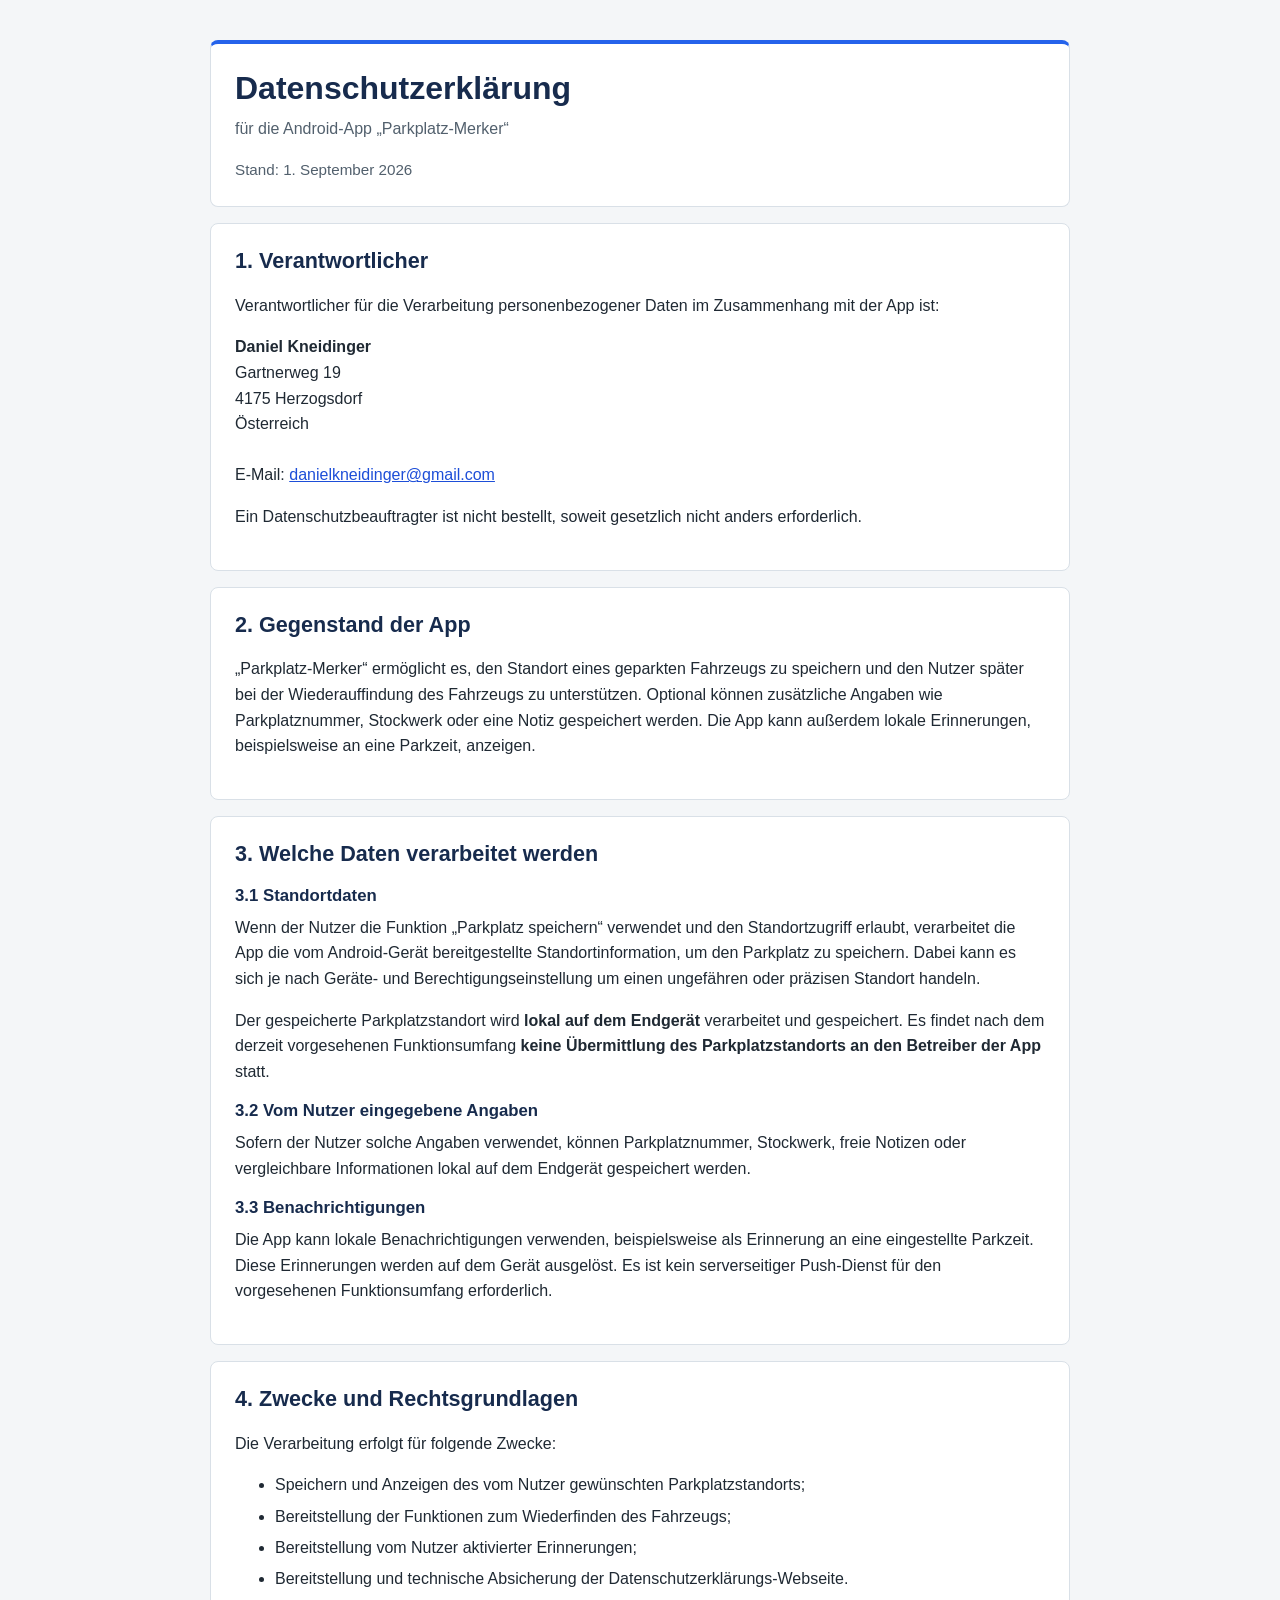
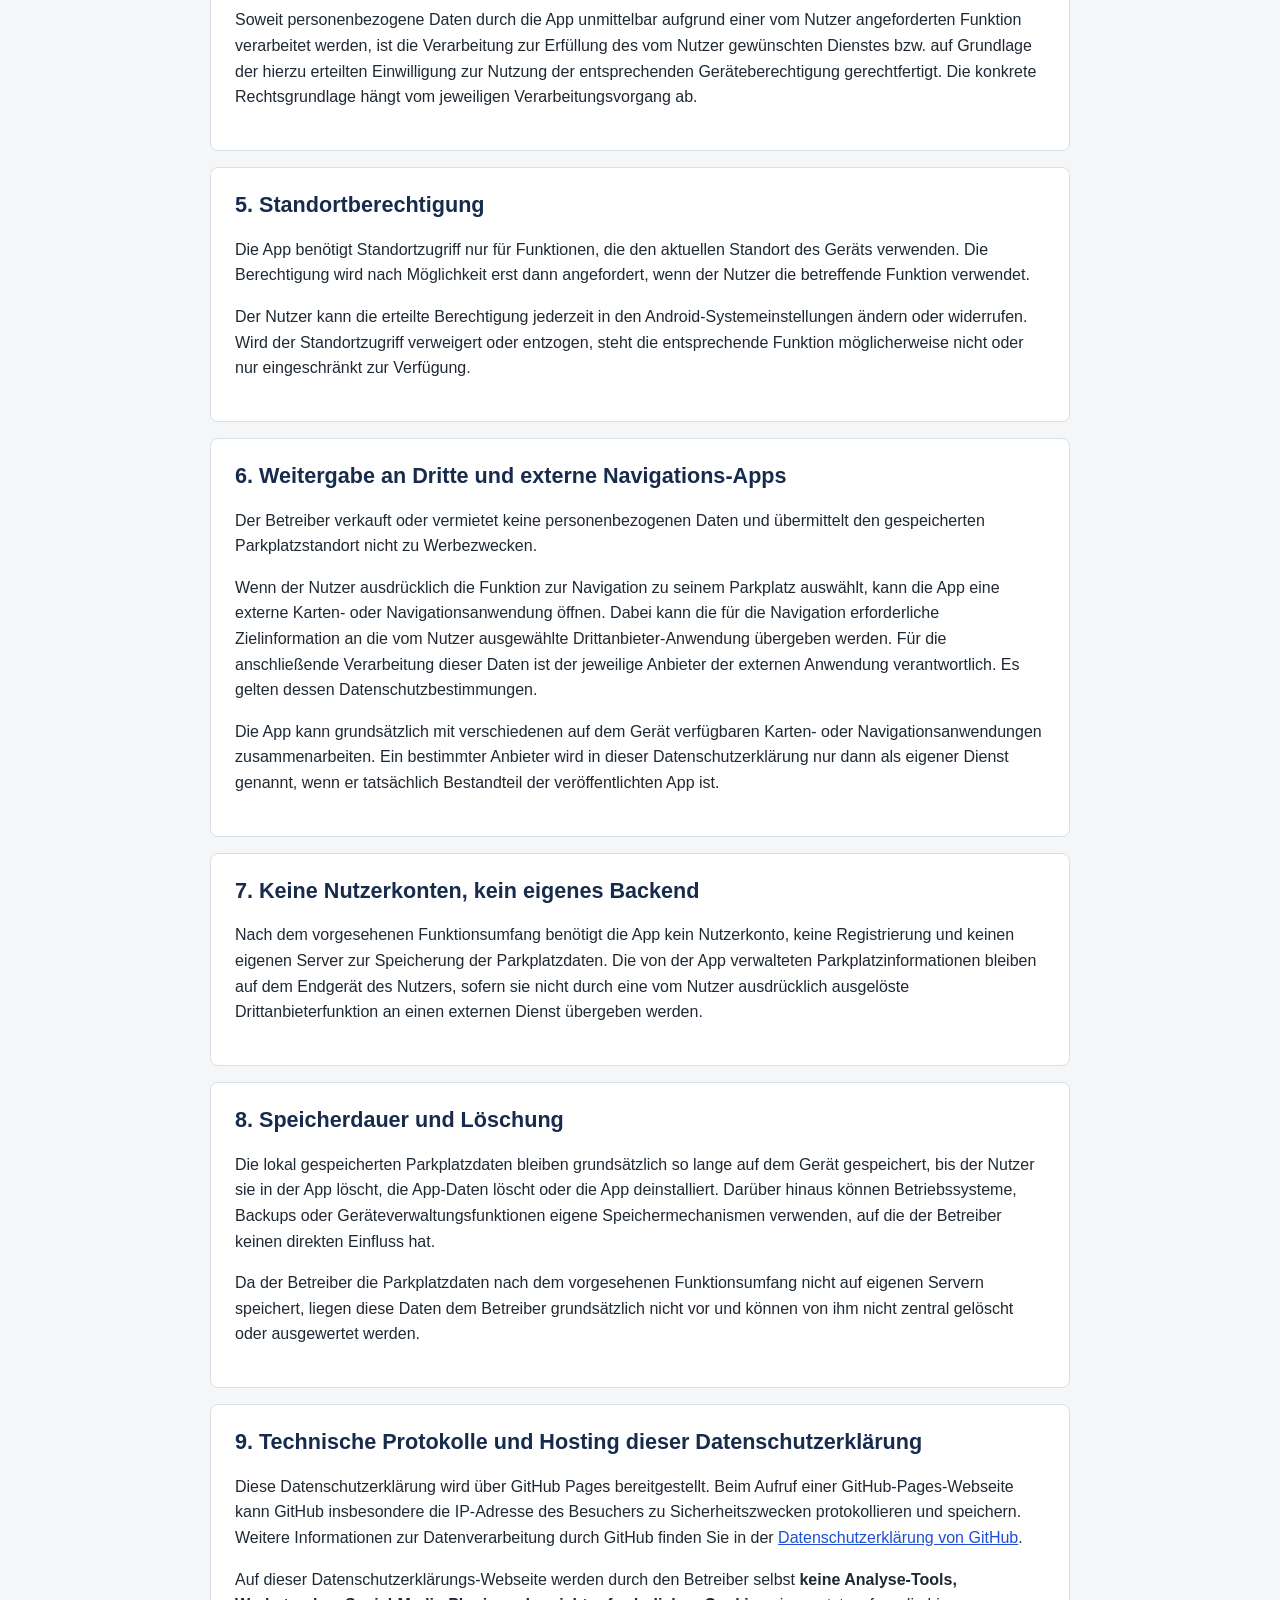
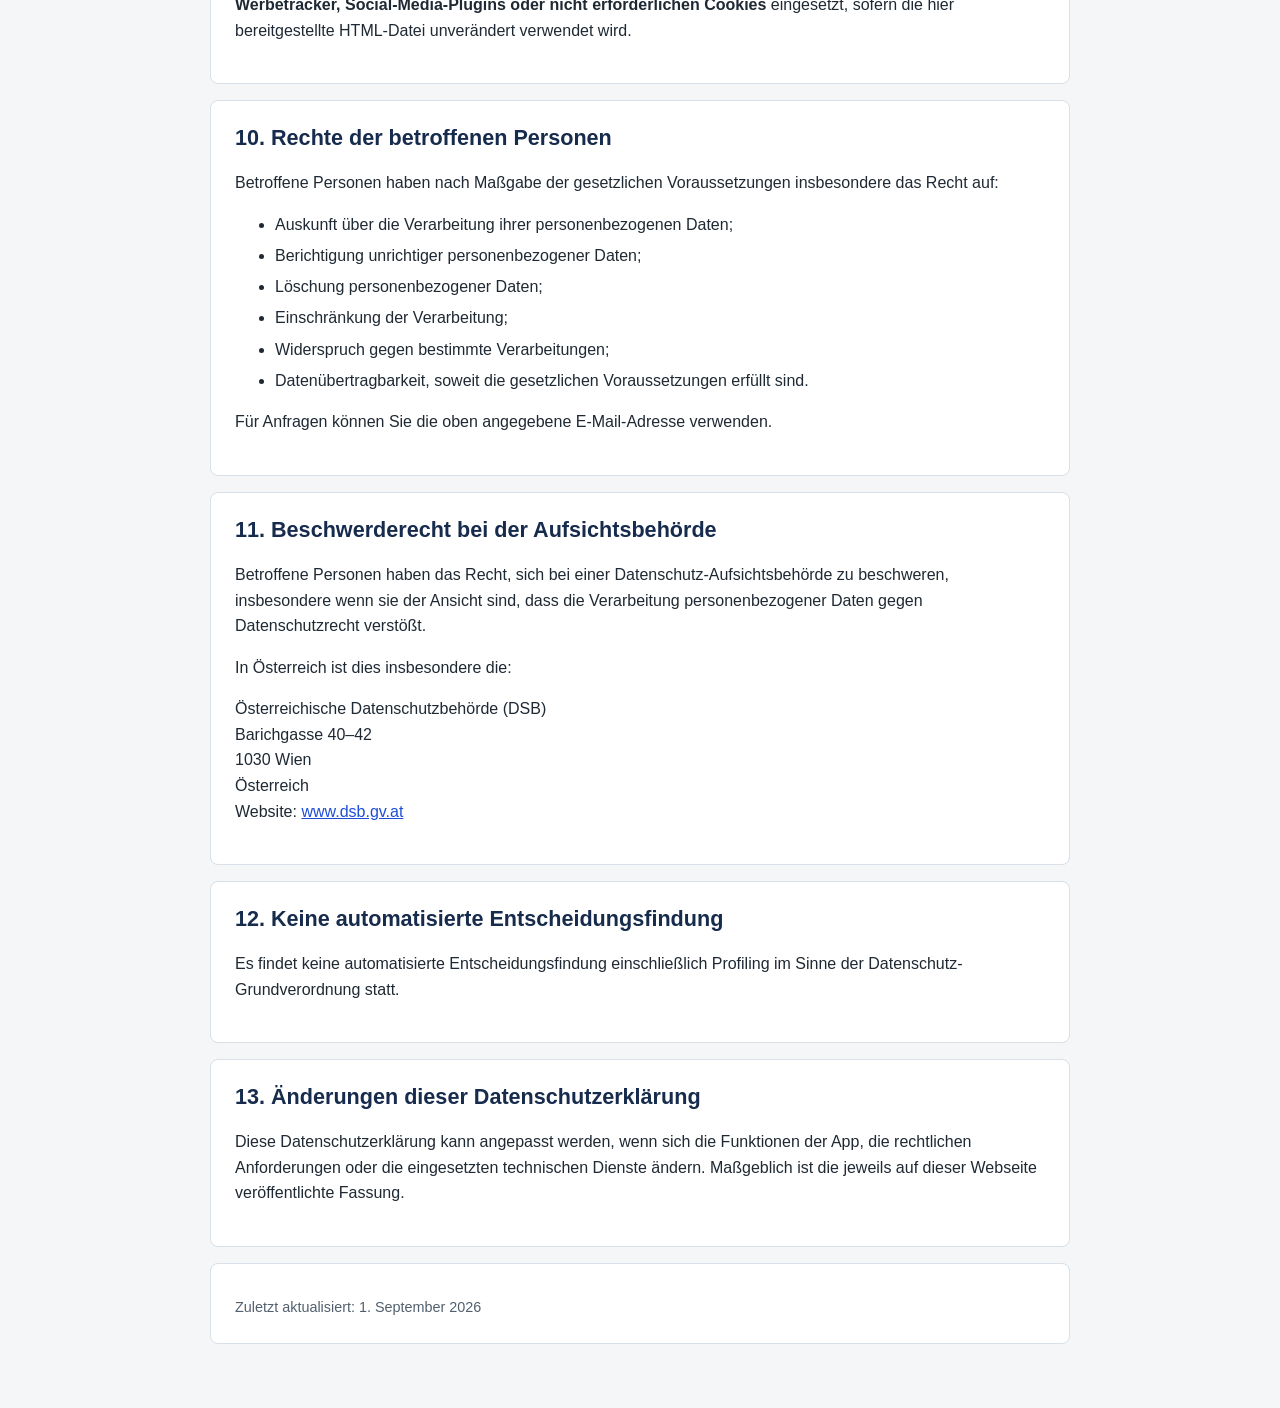
==== AppPrivacyPolicy/ParkplatzMerker/index.html @ 3cf2558d "add app infos and privacy policy" ====
<!doctype html>
<html lang="de">
<head>
  <meta charset="utf-8">
  <meta name="viewport" content="width=device-width, initial-scale=1">
  <meta name="description" content="Datenschutzerklärung für die Android-App Parkplatz-Merker.">
  <title>Datenschutzerklärung – Parkplatz-Merker</title>
  <link rel="stylesheet" href="style.css">
</head>
<body>
<main class="container">
  <header>
    <h1>Datenschutzerklärung</h1>
    <p class="subtitle">für die Android-App „Parkplatz-Merker“</p>
    <p class="updated">Stand: 1. September 2026</p>
  </header>

  <section>
    <h2>1. Verantwortlicher</h2>
    <p>Verantwortlicher für die Verarbeitung personenbezogener Daten im Zusammenhang mit der App ist:</p>
    <address>
      <strong>Daniel Kneidinger</strong><br>
      Gartnerweg 19<br>
      4175 Herzogsdorf<br>
      Österreich<br><br>
      E-Mail: <a href="mailto:danielkneidinger@gmail.com">danielkneidinger@gmail.com</a>
    </address>
    <p>Ein Datenschutzbeauftragter ist nicht bestellt, soweit gesetzlich nicht anders erforderlich.</p>
  </section>

  <section>
    <h2>2. Gegenstand der App</h2>
    <p>„Parkplatz-Merker“ ermöglicht es, den Standort eines geparkten Fahrzeugs zu speichern und den Nutzer später bei der Wiederauffindung des Fahrzeugs zu unterstützen. Optional können zusätzliche Angaben wie Parkplatznummer, Stockwerk oder eine Notiz gespeichert werden. Die App kann außerdem lokale Erinnerungen, beispielsweise an eine Parkzeit, anzeigen.</p>
  </section>

  <section>
    <h2>3. Welche Daten verarbeitet werden</h2>
    <h3>3.1 Standortdaten</h3>
    <p>Wenn der Nutzer die Funktion „Parkplatz speichern“ verwendet und den Standortzugriff erlaubt, verarbeitet die App die vom Android-Gerät bereitgestellte Standortinformation, um den Parkplatz zu speichern. Dabei kann es sich je nach Geräte- und Berechtigungseinstellung um einen ungefähren oder präzisen Standort handeln.</p>
    <p>Der gespeicherte Parkplatzstandort wird <strong>lokal auf dem Endgerät</strong> verarbeitet und gespeichert. Es findet nach dem derzeit vorgesehenen Funktionsumfang <strong>keine Übermittlung des Parkplatzstandorts an den Betreiber der App</strong> statt.</p>

    <h3>3.2 Vom Nutzer eingegebene Angaben</h3>
    <p>Sofern der Nutzer solche Angaben verwendet, können Parkplatznummer, Stockwerk, freie Notizen oder vergleichbare Informationen lokal auf dem Endgerät gespeichert werden.</p>

    <h3>3.3 Benachrichtigungen</h3>
    <p>Die App kann lokale Benachrichtigungen verwenden, beispielsweise als Erinnerung an eine eingestellte Parkzeit. Diese Erinnerungen werden auf dem Gerät ausgelöst. Es ist kein serverseitiger Push-Dienst für den vorgesehenen Funktionsumfang erforderlich.</p>
  </section>

  <section>
    <h2>4. Zwecke und Rechtsgrundlagen</h2>
    <p>Die Verarbeitung erfolgt für folgende Zwecke:</p>
    <ul>
      <li>Speichern und Anzeigen des vom Nutzer gewünschten Parkplatzstandorts;</li>
      <li>Bereitstellung der Funktionen zum Wiederfinden des Fahrzeugs;</li>
      <li>Bereitstellung vom Nutzer aktivierter Erinnerungen;</li>
      <li>Bereitstellung und technische Absicherung der Datenschutzerklärungs-Webseite.</li>
    </ul>
    <p>Soweit personenbezogene Daten durch die App unmittelbar aufgrund einer vom Nutzer angeforderten Funktion verarbeitet werden, ist die Verarbeitung zur Erfüllung des vom Nutzer gewünschten Dienstes bzw. auf Grundlage der hierzu erteilten Einwilligung zur Nutzung der entsprechenden Geräteberechtigung gerechtfertigt. Die konkrete Rechtsgrundlage hängt vom jeweiligen Verarbeitungsvorgang ab.</p>
  </section>

  <section>
    <h2>5. Standortberechtigung</h2>
    <p>Die App benötigt Standortzugriff nur für Funktionen, die den aktuellen Standort des Geräts verwenden. Die Berechtigung wird nach Möglichkeit erst dann angefordert, wenn der Nutzer die betreffende Funktion verwendet.</p>
    <p>Der Nutzer kann die erteilte Berechtigung jederzeit in den Android-Systemeinstellungen ändern oder widerrufen. Wird der Standortzugriff verweigert oder entzogen, steht die entsprechende Funktion möglicherweise nicht oder nur eingeschränkt zur Verfügung.</p>
  </section>

  <section>
    <h2>6. Weitergabe an Dritte und externe Navigations-Apps</h2>
    <p>Der Betreiber verkauft oder vermietet keine personenbezogenen Daten und übermittelt den gespeicherten Parkplatzstandort nicht zu Werbezwecken.</p>
    <p>Wenn der Nutzer ausdrücklich die Funktion zur Navigation zu seinem Parkplatz auswählt, kann die App eine externe Karten- oder Navigationsanwendung öffnen. Dabei kann die für die Navigation erforderliche Zielinformation an die vom Nutzer ausgewählte Drittanbieter-Anwendung übergeben werden. Für die anschließende Verarbeitung dieser Daten ist der jeweilige Anbieter der externen Anwendung verantwortlich. Es gelten dessen Datenschutzbestimmungen.</p>
    <p>Die App kann grundsätzlich mit verschiedenen auf dem Gerät verfügbaren Karten- oder Navigationsanwendungen zusammenarbeiten. Ein bestimmter Anbieter wird in dieser Datenschutzerklärung nur dann als eigener Dienst genannt, wenn er tatsächlich Bestandteil der veröffentlichten App ist.</p>
  </section>

  <section>
    <h2>7. Keine Nutzerkonten, kein eigenes Backend</h2>
    <p>Nach dem vorgesehenen Funktionsumfang benötigt die App kein Nutzerkonto, keine Registrierung und keinen eigenen Server zur Speicherung der Parkplatzdaten. Die von der App verwalteten Parkplatzinformationen bleiben auf dem Endgerät des Nutzers, sofern sie nicht durch eine vom Nutzer ausdrücklich ausgelöste Drittanbieterfunktion an einen externen Dienst übergeben werden.</p>
  </section>

  <section>
    <h2>8. Speicherdauer und Löschung</h2>
    <p>Die lokal gespeicherten Parkplatzdaten bleiben grundsätzlich so lange auf dem Gerät gespeichert, bis der Nutzer sie in der App löscht, die App-Daten löscht oder die App deinstalliert. Darüber hinaus können Betriebssysteme, Backups oder Geräteverwaltungsfunktionen eigene Speichermechanismen verwenden, auf die der Betreiber keinen direkten Einfluss hat.</p>
    <p>Da der Betreiber die Parkplatzdaten nach dem vorgesehenen Funktionsumfang nicht auf eigenen Servern speichert, liegen diese Daten dem Betreiber grundsätzlich nicht vor und können von ihm nicht zentral gelöscht oder ausgewertet werden.</p>
  </section>

  <section>
    <h2>9. Technische Protokolle und Hosting dieser Datenschutzerklärung</h2>
    <p>Diese Datenschutzerklärung wird über GitHub Pages bereitgestellt. Beim Aufruf einer GitHub-Pages-Webseite kann GitHub insbesondere die IP-Adresse des Besuchers zu Sicherheitszwecken protokollieren und speichern. Weitere Informationen zur Datenverarbeitung durch GitHub finden Sie in der <a href="https://docs.github.com/en/site-policy/privacy-policies/github-general-privacy-statement" target="_blank" rel="noopener noreferrer">Datenschutzerklärung von GitHub</a>.</p>
    <p>Auf dieser Datenschutzerklärungs-Webseite werden durch den Betreiber selbst <strong>keine Analyse-Tools, Werbetracker, Social-Media-Plugins oder nicht erforderlichen Cookies</strong> eingesetzt, sofern die hier bereitgestellte HTML-Datei unverändert verwendet wird.</p>
  </section>

  <section>
    <h2>10. Rechte der betroffenen Personen</h2>
    <p>Betroffene Personen haben nach Maßgabe der gesetzlichen Voraussetzungen insbesondere das Recht auf:</p>
    <ul>
      <li>Auskunft über die Verarbeitung ihrer personenbezogenen Daten;</li>
      <li>Berichtigung unrichtiger personenbezogener Daten;</li>
      <li>Löschung personenbezogener Daten;</li>
      <li>Einschränkung der Verarbeitung;</li>
      <li>Widerspruch gegen bestimmte Verarbeitungen;</li>
      <li>Datenübertragbarkeit, soweit die gesetzlichen Voraussetzungen erfüllt sind.</li>
    </ul>
    <p>Für Anfragen können Sie die oben angegebene E-Mail-Adresse verwenden.</p>
  </section>

  <section>
    <h2>11. Beschwerderecht bei der Aufsichtsbehörde</h2>
    <p>Betroffene Personen haben das Recht, sich bei einer Datenschutz-Aufsichtsbehörde zu beschweren, insbesondere wenn sie der Ansicht sind, dass die Verarbeitung personenbezogener Daten gegen Datenschutzrecht verstößt.</p>
    <p>In Österreich ist dies insbesondere die:</p>
    <address>
      Österreichische Datenschutzbehörde (DSB)<br>
      Barichgasse 40–42<br>
      1030 Wien<br>
      Österreich<br>
      Website: <a href="https://www.dsb.gv.at/" target="_blank" rel="noopener noreferrer">www.dsb.gv.at</a>
    </address>
  </section>

  <section>
    <h2>12. Keine automatisierte Entscheidungsfindung</h2>
    <p>Es findet keine automatisierte Entscheidungsfindung einschließlich Profiling im Sinne der Datenschutz-Grundverordnung statt.</p>
  </section>

  <section>
    <h2>13. Änderungen dieser Datenschutzerklärung</h2>
    <p>Diese Datenschutzerklärung kann angepasst werden, wenn sich die Funktionen der App, die rechtlichen Anforderungen oder die eingesetzten technischen Dienste ändern. Maßgeblich ist die jeweils auf dieser Webseite veröffentlichte Fassung.</p>
  </section>

  <footer>
    <p>Zuletzt aktualisiert: 1. September 2026</p>
  </footer>
</main>
</body>
</html>
---- AppPrivacyPolicy/ParkplatzMerker/style.css ----
* {
  box-sizing: border-box;
}

html {
  color-scheme: light;
}

body {
  margin: 0;
  background: #f4f6f8;
  color: #1f2933;
  font-family: Arial, Helvetica, sans-serif;
  line-height: 1.6;
}

.container {
  max-width: 900px;
  margin: 0 auto;
  padding: 2.5rem 1.25rem 3rem;
}

header,
section,
footer {
  background: #ffffff;
  border: 1px solid #d9e0e7;
  border-radius: 8px;
  padding: 1.5rem;
  margin-bottom: 1rem;
}

header {
  border-top: 4px solid #2563eb;
}

h1,
h2,
h3 {
  color: #172b4d;
  line-height: 1.25;
}

h1 {
  margin: 0 0 0.35rem;
  font-size: 2rem;
}

h2 {
  margin-top: 0;
  font-size: 1.35rem;
}

h3 {
  font-size: 1.05rem;
  margin-bottom: 0.35rem;
}

p,
ul {
  margin-top: 0.5rem;
  margin-bottom: 1rem;
}

li {
  margin-bottom: 0.35rem;
}

.subtitle,
.updated {
  color: #52606d;
}

.updated {
  margin-bottom: 0;
  font-size: 0.95rem;
}

address {
  font-style: normal;
  margin: 1rem 0;
}

a {
  color: #1d4ed8;
}

a:focus-visible {
  outline: 3px solid #93c5fd;
  outline-offset: 2px;
}

footer {
  color: #52606d;
  font-size: 0.9rem;
}

footer p {
  margin-bottom: 0;
}

@media (max-width: 600px) {
  .container {
    padding: 1rem 0.75rem 2rem;
  }

  header,
  section,
  footer {
    padding: 1.1rem;
  }

  h1 {
    font-size: 1.65rem;
  }
}
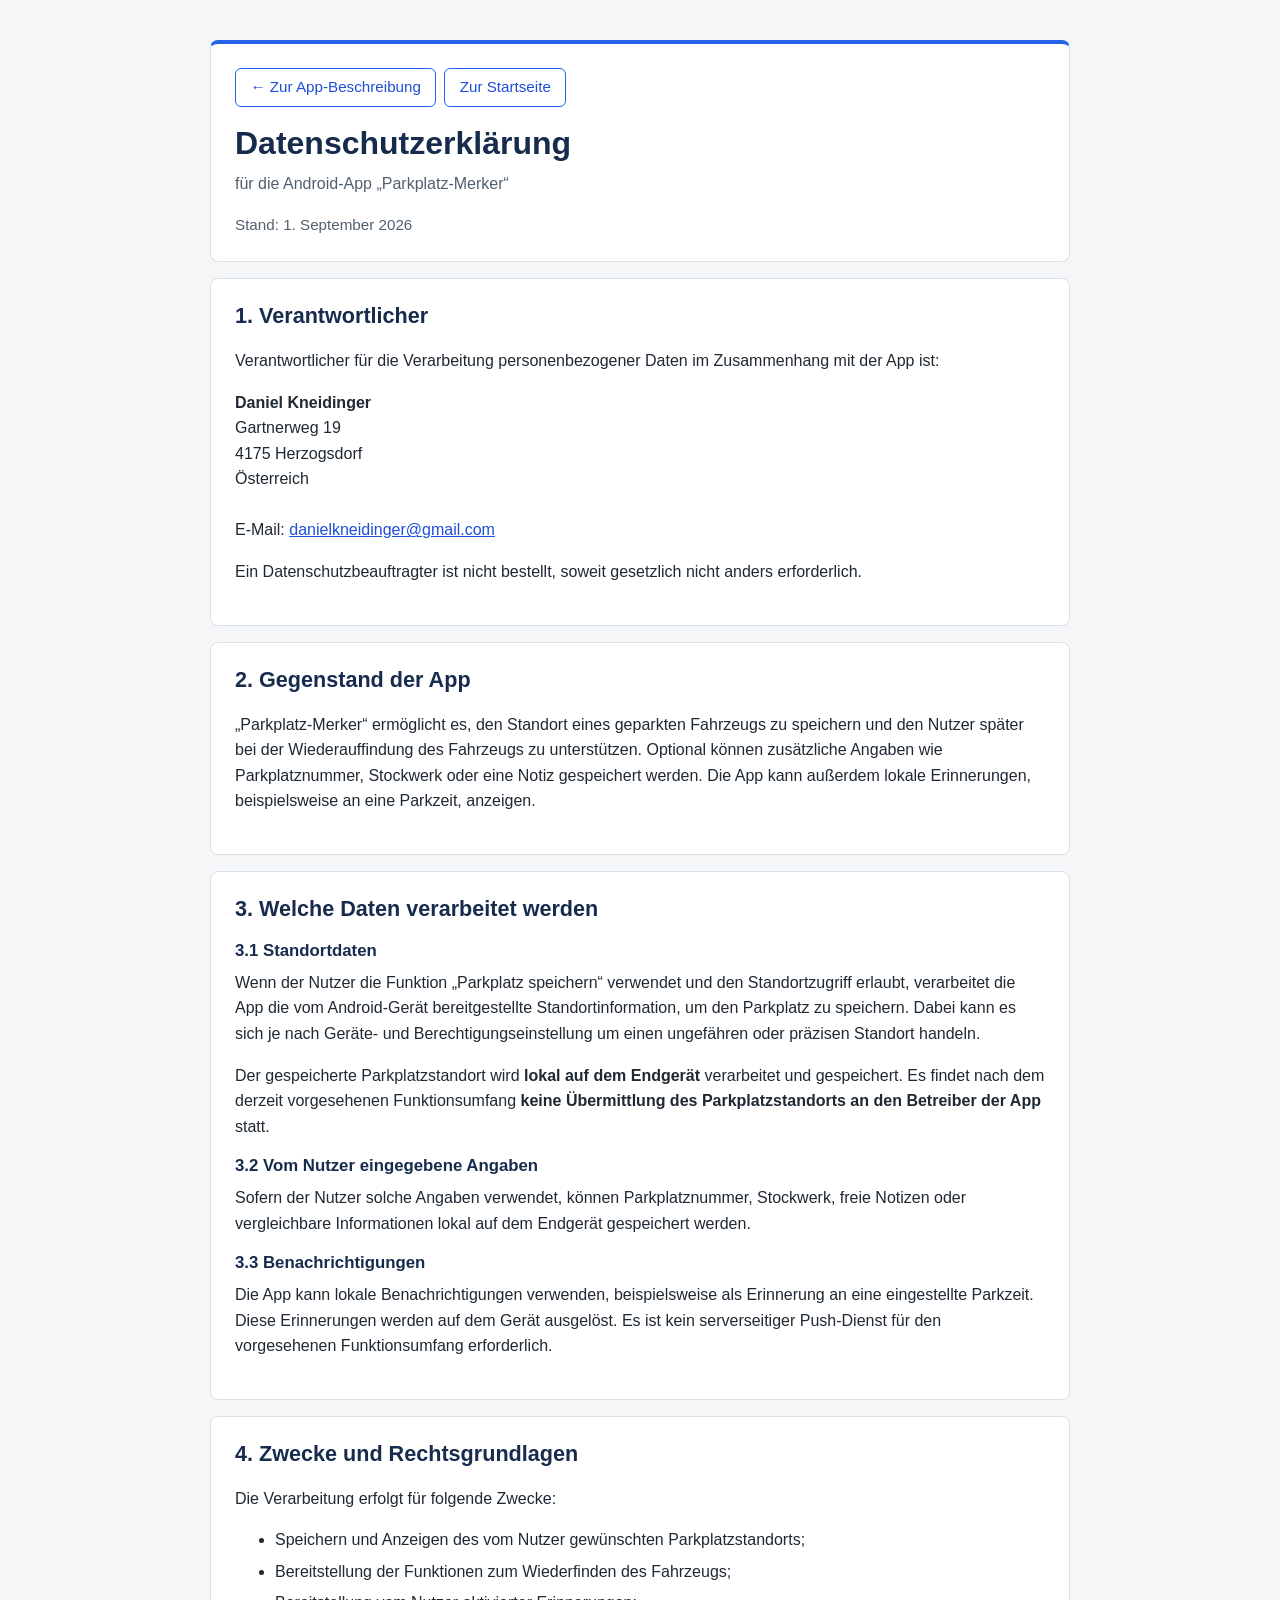
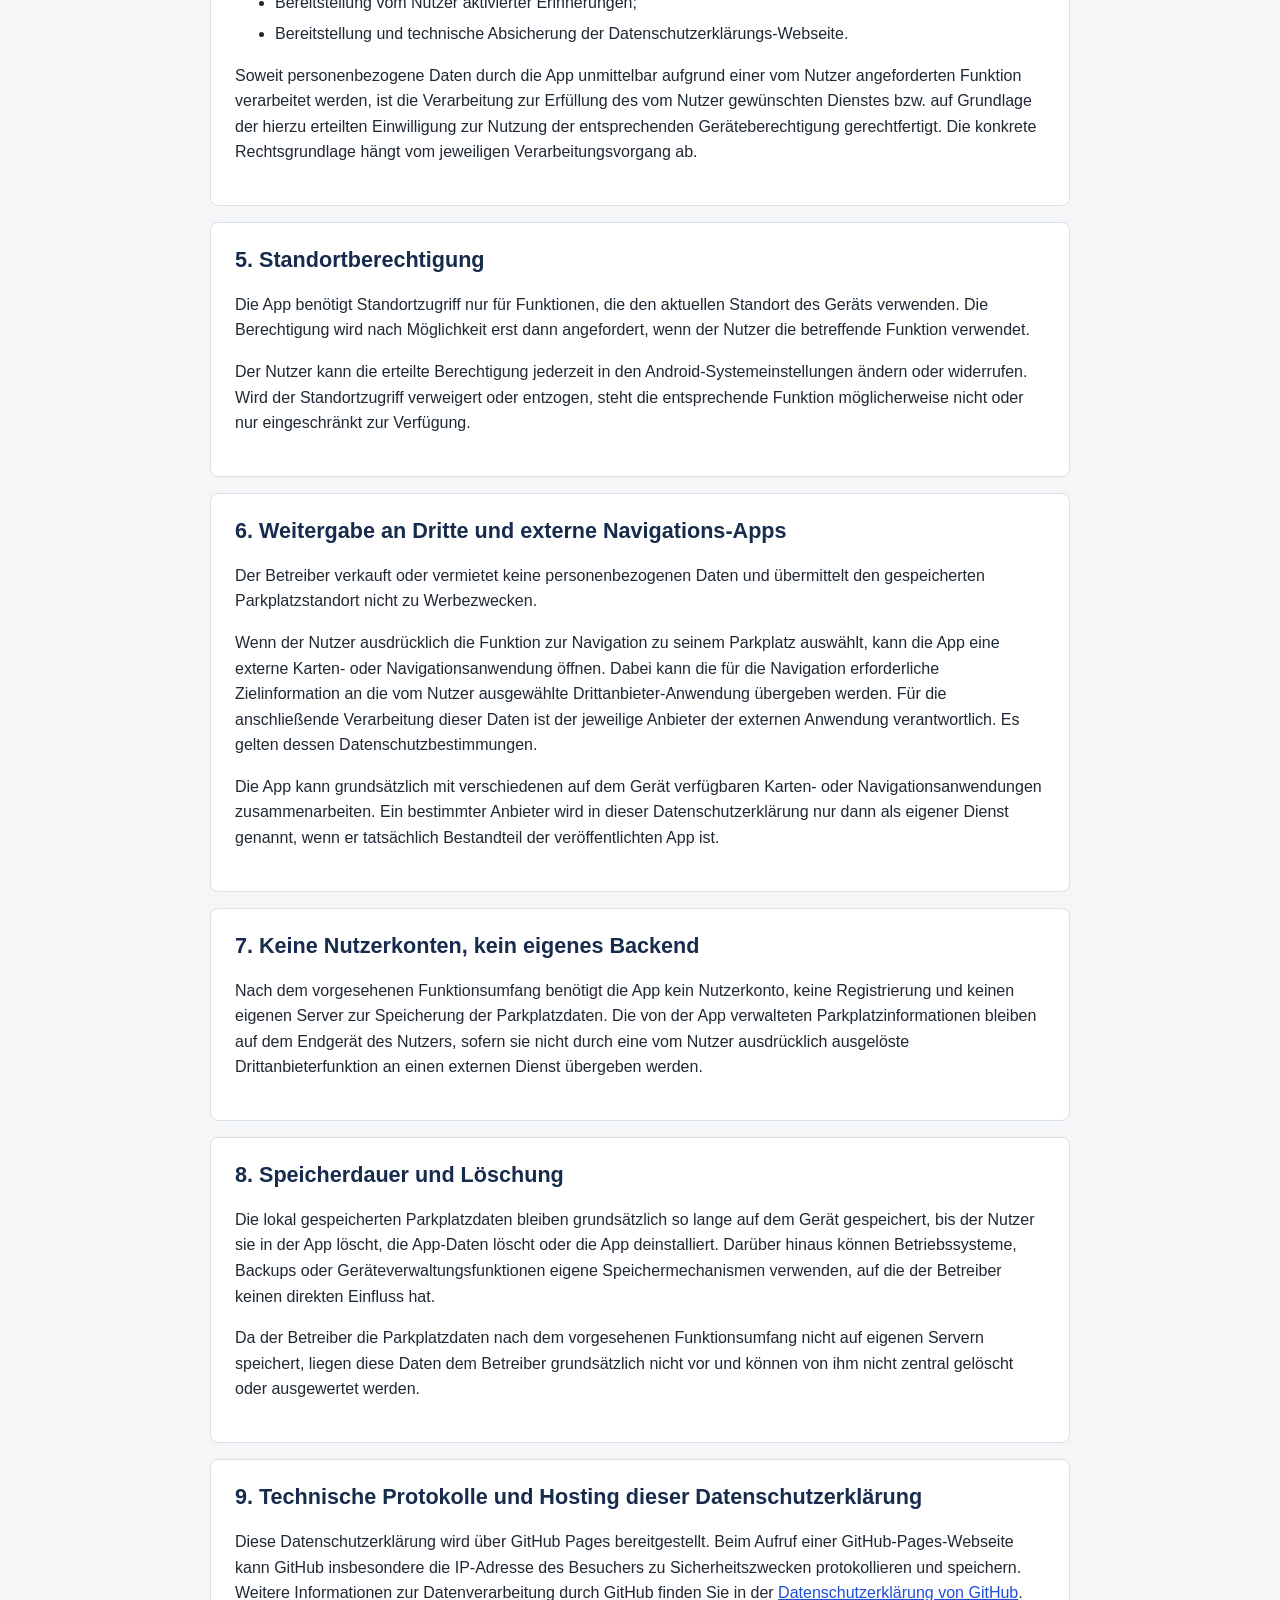
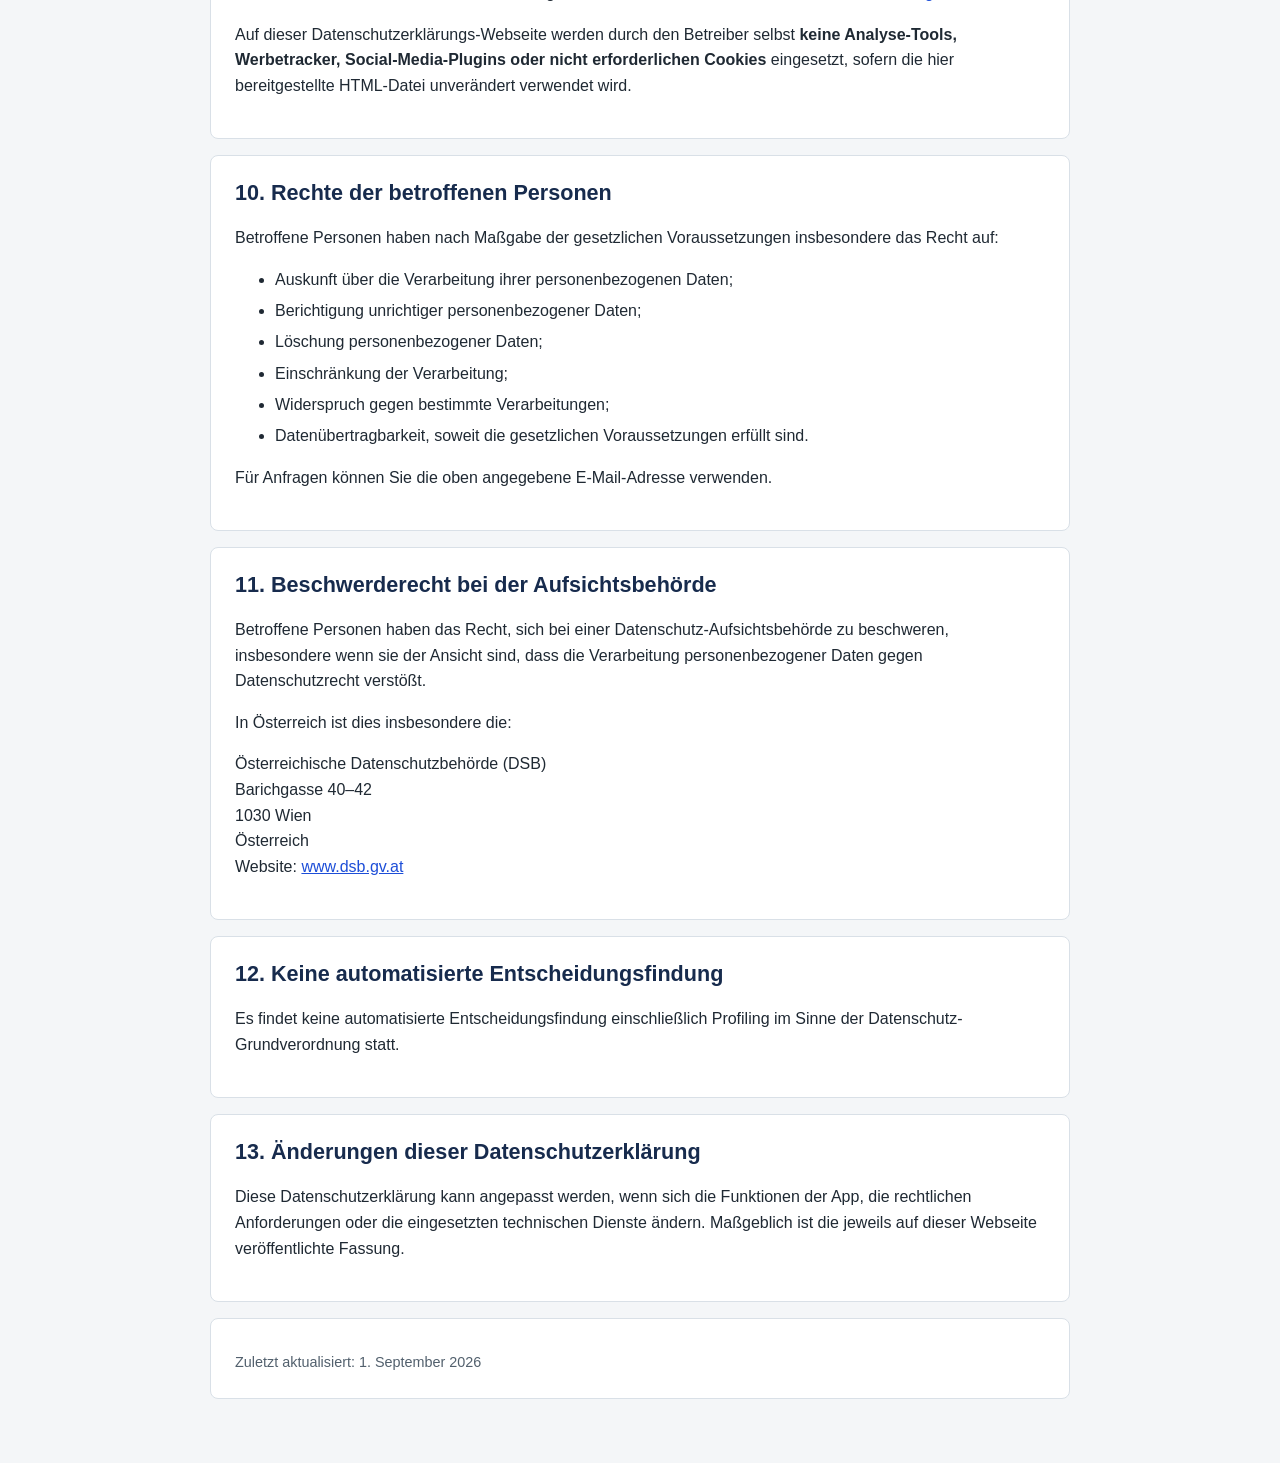
==== commit 1bd812a7: "update infos" ====
--- a/AppPrivacyPolicy/ParkplatzMerker/index.html
+++ b/AppPrivacyPolicy/ParkplatzMerker/index.html
@@ -10,6 +10,10 @@
 <body>
 <main class="container">
   <header>
+    <nav class="back-links">
+      <a class="back-button" href="../../parkplatzmerker.html">&larr; Zur App-Beschreibung</a>
+      <a class="back-button" href="../../index.html">Zur Startseite</a>
+    </nav>
     <h1>Datenschutzerklärung</h1>
     <p class="subtitle">für die Android-App „Parkplatz-Merker“</p>
     <p class="updated">Stand: 1. September 2026</p>
--- a/AppPrivacyPolicy/ParkplatzMerker/style.css
+++ b/AppPrivacyPolicy/ParkplatzMerker/style.css
@@ -99,6 +99,28 @@
   margin-bottom: 0;
 }
 
+.back-links {
+  display: flex;
+  flex-wrap: wrap;
+  gap: 0.5rem;
+  margin-bottom: 1rem;
+}
+
+.back-button {
+  display: inline-block;
+  padding: 0.4rem 0.9rem;
+  border: 1px solid #2563eb;
+  border-radius: 6px;
+  color: #1d4ed8;
+  font-size: 0.95rem;
+  text-decoration: none;
+}
+
+.back-button:hover {
+  background: #2563eb;
+  color: #ffffff;
+}
+
 @media (max-width: 600px) {
   .container {
     padding: 1rem 0.75rem 2rem;
